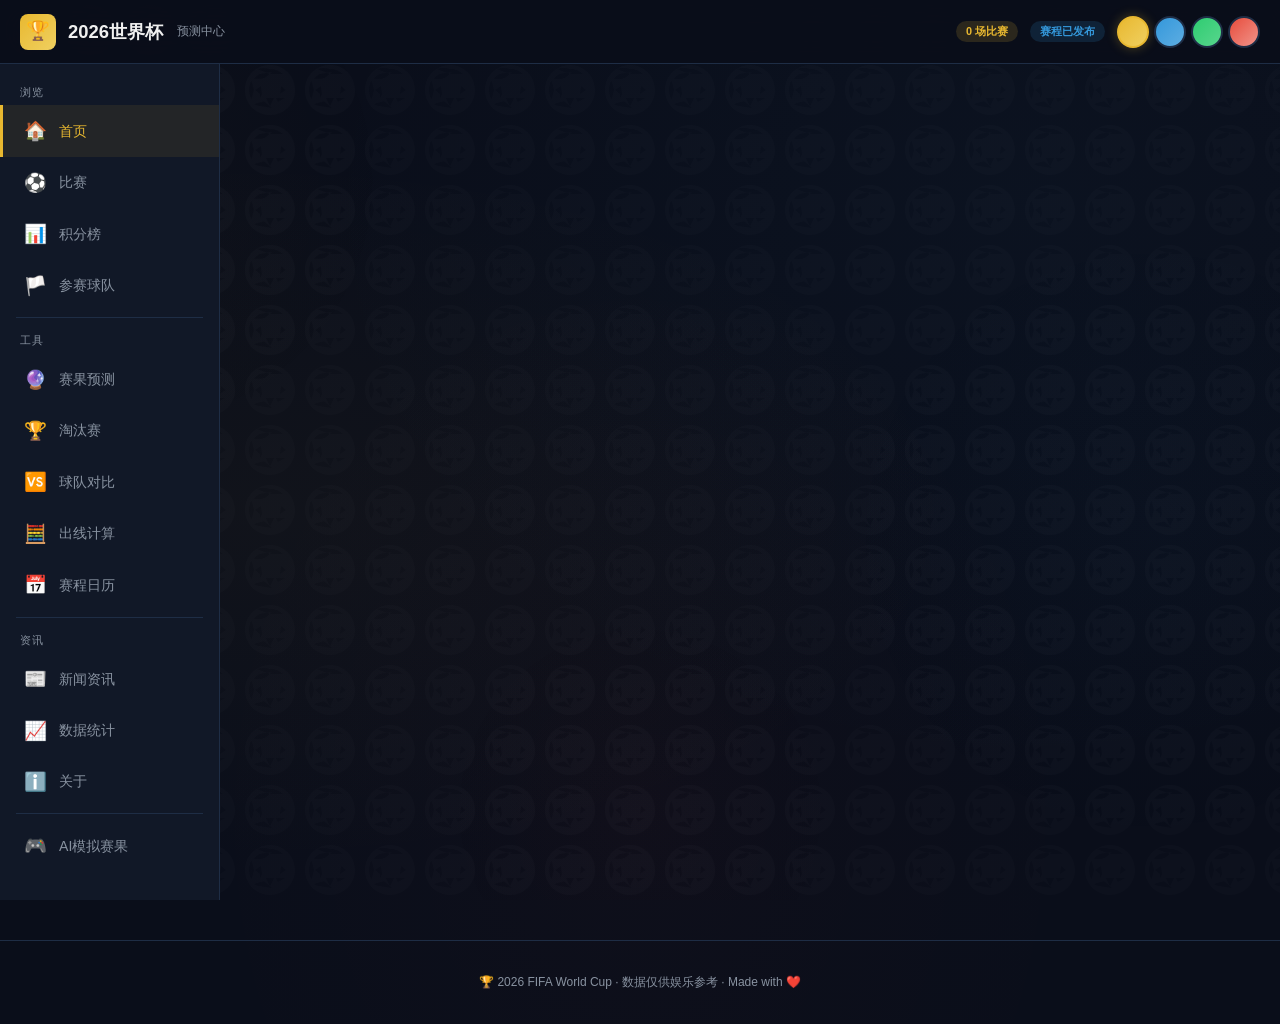
==== index.html @ 879f9957 "🎉 2026世界杯预测中心 - 完整版" ====
<!DOCTYPE html>
<html lang="zh-CN">
<head>
<meta charset="UTF-8">
<meta name="viewport" content="width=device-width, initial-scale=1.0">
<title>2026世界杯 · 预测中心</title>
<link rel="stylesheet" href="css/style.css">
<link rel="icon" href="data:image/svg+xml,<svg xmlns='http://www.w3.org/2000/svg' viewBox='0 0 100 100'><text y='.9em' font-size='90'>🏆</text></svg>">
</head>
<body>
<div class="football-bg"></div>

<!-- ===== Header ===== -->
<header class="header">
  <div class="logo">
    <div class="logo-icon">🏆</div>
    <span>2026世界杯</span>
    <span style="font-weight:400;font-size:0.78rem;color:var(--text-dim);margin-left:2px">预测中心</span>
  </div>
  <div class="header-right">
    <span id="todayDate" style="display:none"></span>
    <span class="chip chip-gold" id="matchCountChip">0 场比赛</span>
    <span class="chip chip-blue" id="liveCountChip">赛程已发布</span>
    <div style="display:flex;gap:5px;align-items:center">
      <div class="theme-btn gold active" data-theme="" title="金色主题"></div>
      <div class="theme-btn blue" data-theme="blue" title="蓝色主题"></div>
      <div class="theme-btn green" data-theme="green" title="绿色主题"></div>
      <div class="theme-btn red" data-theme="red" title="红色主题"></div>
    </div>
  </div>
</header>

<!-- ===== Sidebar ===== -->
<nav class="sidebar" id="sidebar">
  <div class="nav-label">浏览</div>
  <div class="nav-item active" data-page="home"><span class="icon">🏠</span><span>首页</span></div>
  <div class="nav-item" data-page="matches"><span class="icon">⚽</span><span>比赛</span></div>
  <div class="nav-item" data-page="standings"><span class="icon">📊</span><span>积分榜</span></div>
  <div class="nav-item" data-page="teams"><span class="icon">🏳️</span><span>参赛球队</span></div>
  <div class="nav-divider"></div>
  <div class="nav-label">工具</div>
  <div class="nav-item" data-page="predictions"><span class="icon">🔮</span><span>赛果预测</span></div>
  <div class="nav-item" data-page="bracket"><span class="icon">🏆</span><span>淘汰赛</span></div>
  <div class="nav-item" data-page="compare"><span class="icon">🆚</span><span>球队对比</span></div>
  <div class="nav-item" data-page="calculator"><span class="icon">🧮</span><span>出线计算</span></div>
  <div class="nav-item" data-page="calendar"><span class="icon">📅</span><span>赛程日历</span></div>
  <div class="nav-divider"></div>
  <div class="nav-label">资讯</div>
  <div class="nav-item" data-page="news"><span class="icon">📰</span><span>新闻资讯</span></div>
  <div class="nav-item" data-page="stats"><span class="icon">📈</span><span>数据统计</span></div>
  <div class="nav-item" data-page="about"><span class="icon">ℹ️</span><span>关于</span></div>
  <div class="nav-divider"></div>
  <div class="nav-item" id="navSimulate"><span class="icon">🎮</span><span>AI模拟赛果</span></div>
</nav>

<!-- ===== Main ===== -->
<main class="main" id="mainContent"></main>

<!-- ===== News Modal ===== -->
<div class="modal-overlay" id="newsModal">
  <div class="modal">
    <button class="close" onclick="closeNewsModal()">&times;</button>
    <h2 id="modalTitle"></h2>
    <div class="meta" id="modalMeta"></div>
    <div id="modalContent"></div>
  </div>
</div>

<!-- ===== Match / Player Modal ===== -->
<div class="modal-overlay" id="matchModal">
  <div class="modal">
    <button class="close" onclick="closeMatchModal()">&times;</button>
    <div id="matchModalContent"></div>
  </div>
</div>

<div class="footer">🏆 2026 FIFA World Cup · 数据仅供娱乐参考 · Made with ❤️</div>

<script src="js/data.js"></script>
<script src="js/app.js"></script>
</body>
</html>
---- css/style.css ----
/* ============================================================
   2026 World Cup - Complete Redesigned Stylesheet
   ============================================================ */
*,*::before,*::after{box-sizing:border-box;margin:0;padding:0}
:root{
  --primary:#0a0e1a;
  --secondary:#111827;
  --accent:#0f3460;
  --gold:#e8b830;
  --gold-light:#f0d060;
  --gold-glow:rgba(232,184,48,0.3);
  --green:#2ecc71;
  --red:#e74c3c;
  --orange:#f39c12;
  --blue:#3498db;
  --text:#f0f0f0;
  --text-dim:#8892a0;
  --card:#141e33;
  --card-hover:#1a2640;
  --border:#1e2d45;
  --shadow:0 8px 32px rgba(0,0,0,0.4);
  --radius:14px;
  --radius-sm:8px;
  --radius-xl:20px;
  --nav-width:220px;
  --header-h:64px;
  --font:'PingFang SC','Microsoft YaHei','Helvetica Neue',Arial,sans-serif;
  --accent-h:42;
  --accent-s:78%;
  --accent-l:55%;
  --theme:gold;
}
html{font-size:16px;scroll-behavior:smooth}
body{
  font-family:var(--font);
  background:var(--primary);
  background-image:
    radial-gradient(ellipse at 20% 50%, rgba(232,184,48,0.03) 0%, transparent 50%),
    radial-gradient(ellipse at 80% 20%, rgba(52,152,219,0.03) 0%, transparent 50%),
    radial-gradient(ellipse at 50% 80%, rgba(231,76,60,0.02) 0%, transparent 50%);
  color:var(--text);
  min-height:100vh;overflow-x:hidden;line-height:1.6
}
a{color:var(--gold);text-decoration:none;transition:color .2s}
a:hover{color:var(--gold-light)}
img{max-width:100%}

/* ===== Scrollbar ===== */
::-webkit-scrollbar{width:6px}
::-webkit-scrollbar-track{background:var(--primary)}
::-webkit-scrollbar-thumb{background:var(--border);border-radius:3px}
::-webkit-scrollbar-thumb:hover{background:var(--accent)}

/* ===== Football Pattern ===== */
.football-bg{
  position:fixed;inset:0;pointer-events:none;z-index:0;
  background-image:
    radial-gradient(circle at 10% 20%, rgba(232,184,48,0.02) 0%, transparent 20%),
    radial-gradient(circle at 90% 60%, rgba(52,152,219,0.02) 0%, transparent 25%),
    radial-gradient(circle at 50% 90%, rgba(231,76,60,0.015) 0%, transparent 20%);
}
.football-bg::before{
  content:'';position:absolute;inset:0;
  background-image:url("data:image/svg+xml,%3Csvg xmlns='http://www.w3.org/2000/svg' width='60' height='60'%3E%3Cpath d='M30 5C16.2 5 5 16.2 5 30s11.2 25 25 25 25-11.2 25-25S43.8 5 30 5zm0 4c5.1 0 9.7 1.9 13.2 5L30 14l-13.2-5A20.8 20.8 0 0130 9zM9 30c0-3.5.9-6.8 2.4-9.7L14 30l-2.6 9.7A20.8 20.8 0 019 30zm4.7 14.1L24 41.2 32.1 48 19.3 46a20.8 20.8 0 01-5.6-1.9zM19.3 14L32.1 12l-8.1 6.8L13.7 18.8A20.8 20.8 0 0119.3 14zM30 46l-4-8h8l-4 8zm8-4l-2-4h9l-7 4zm2-8l1-8 5 4-6 4zm-20 0l-5-4 6-4 1 8-2 4zm16-16l6-4-7 4H23l-6-4 6 4-1 8h16l-1-8z' fill='%23ffffff' opacity='0.015'/%3E%3C/svg%3E");
  background-size:60px 60px;
}

/* ===== Header ===== */
.header{
  position:fixed;top:0;left:0;right:0;height:var(--header-h);
  background:rgba(10,14,26,0.92);backdrop-filter:blur(16px);
  border-bottom:1px solid var(--border);
  display:flex;align-items:center;padding:0 20px;z-index:1000
}
.header .logo{
  display:flex;align-items:center;gap:12px;
  font-size:1.15rem;font-weight:700;color:var(--gold)
}
.header .logo .logo-icon{
  width:36px;height:36px;display:flex;align-items:center;justify-content:center;
  background:linear-gradient(135deg,var(--gold),var(--gold-light));
  border-radius:8px;color:var(--primary);font-size:1.2rem
}
.header .logo span{color:var(--text)}
.header-right{margin-left:auto;display:flex;align-items:center;gap:12px;font-size:0.82rem}
.theme-btn{
  width:32px;height:32px;border-radius:50%;border:2px solid var(--border);
  cursor:pointer;transition:.2s;position:relative;overflow:hidden
}
.theme-btn:hover{transform:scale(1.15);border-color:var(--gold)}
.theme-btn.active{border-color:var(--gold);box-shadow:0 0 12px var(--gold-glow)}
.theme-btn.gold{background:linear-gradient(135deg,#e8b830,#f0d060)}
.theme-btn.blue{background:linear-gradient(135deg,#3498db,#5dade2)}
.theme-btn.green{background:linear-gradient(135deg,#2ecc71,#58d68d)}
.theme-btn.red{background:linear-gradient(135deg,#e74c3c,#f1948a)}

/* ===== Sidebar ===== */
.sidebar{
  position:fixed;top:var(--header-h);left:0;bottom:0;width:var(--nav-width);
  background:var(--secondary);border-right:1px solid var(--border);
  padding:12px 0;overflow-y:auto;z-index:900
}
.sidebar .nav-item{
  display:flex;align-items:center;gap:12px;
  padding:11px 20px;color:var(--text-dim);
  cursor:pointer;transition:all .25s;
  border-left:3px solid transparent;font-size:0.88rem;
  position:relative
}
.sidebar .nav-item:hover{color:var(--text);background:rgba(255,255,255,0.04)}
.sidebar .nav-item.active{
  color:var(--gold);background:rgba(232,184,48,0.08);
  border-left-color:var(--gold)
}
.sidebar .nav-item .icon{font-size:1.15rem;width:24px;text-align:center}
.sidebar .nav-divider{height:1px;background:var(--border);margin:6px 16px}
.sidebar .nav-label{
  font-size:0.68rem;color:var(--text-dim);padding:8px 20px 4px;
  text-transform:uppercase;letter-spacing:1px
}

/* ===== Main ===== */
.main{
  margin-left:var(--nav-width);margin-top:var(--header-h);
  padding:28px 36px;min-height:calc(100vh - var(--header-h));
  position:relative;z-index:1
}

/* ===== Trophy SVG ===== */
.trophy-svg{width:80px;height:80px;filter:drop-shadow(0 4px 20px var(--gold-glow))}

/* ===== Hero ===== */
.hero{
  background:linear-gradient(135deg,#0f1629 0%,#162040 40%,#0d1b3e 100%);
  border-radius:var(--radius-xl);padding:40px 44px;
  margin-bottom:28px;position:relative;overflow:hidden;
  border:1px solid rgba(232,184,48,0.15)
}
.hero::before{
  content:'';position:absolute;top:-60%;right:-20%;
  width:500px;height:500px;
  background:radial-gradient(circle,rgba(232,184,48,0.06) 0%,transparent 60%);
  pointer-events:none
}
.hero::after{
  content:'';position:absolute;bottom:-30%;left:-10%;
  width:300px;height:300px;
  background:radial-gradient(circle,rgba(52,152,219,0.04) 0%,transparent 50%);
  pointer-events:none
}
.hero .hero-content{display:flex;align-items:center;gap:32px;position:relative;z-index:1}
.hero .hero-text{flex:1}
.hero .hero-text h1{font-size:2rem;background:linear-gradient(135deg,var(--gold),var(--gold-light));
  -webkit-background-clip:text;-webkit-text-fill-color:transparent;background-clip:text;
  margin-bottom:6px}
.hero .hero-text p{color:var(--text-dim);font-size:0.9rem;max-width:550px}
.hero .countdown{
  display:inline-flex;align-items:center;gap:10px;margin-top:14px;
  background:rgba(0,0,0,0.35);padding:10px 20px;
  border-radius:var(--radius-sm);font-size:0.88rem;color:var(--text);
  border:1px solid rgba(232,184,48,0.1)
}
.hero .countdown .num{color:var(--gold);font-weight:800;font-size:1.3rem;min-width:30px;text-align:center}
.hero .countdown .label{color:var(--text-dim);font-size:0.75rem}

/* ===== Stats Bar ===== */
.stats-bar{display:grid;grid-template-columns:repeat(auto-fit,minmax(120px,1fr));gap:12px;margin-bottom:28px}
.stat-card{
  background:var(--card);border-radius:var(--radius-sm);
  padding:16px 12px;text-align:center;
  border:1px solid var(--border);transition:all .3s;
  position:relative;overflow:hidden
}
.stat-card:hover{
  background:var(--card-hover);transform:translateY(-2px);
  box-shadow:0 8px 24px rgba(0,0,0,0.3)
}
.stat-card::after{
  content:'';position:absolute;top:0;left:0;right:0;height:2px;
  background:linear-gradient(90deg,transparent,var(--gold),transparent)
}
.stat-card .num{font-size:1.5rem;font-weight:800;color:var(--gold)}
.stat-card .label{font-size:0.75rem;color:var(--text-dim);margin-top:4px}

/* ===== Section Headers ===== */
.section-header{
  display:flex;align-items:center;justify-content:space-between;
  margin-bottom:16px;gap:12px
}
.section-header h2{
  font-size:1.2rem;color:var(--text);
  display:flex;align-items:center;gap:8px
}
.section-header .more{
  font-size:0.82rem;color:var(--gold);cursor:pointer;
  padding:4px 12px;border-radius:20px;transition:.2s
}
.section-header .more:hover{background:rgba(232,184,48,0.1)}

/* ===== Card Grids ===== */
.card-grid{display:grid;gap:14px}
.card-grid-2{grid-template-columns:repeat(auto-fill,minmax(340px,1fr))}
.card-grid-3{grid-template-columns:repeat(auto-fill,minmax(280px,1fr))}
.card-grid-4{grid-template-columns:repeat(auto-fill,minmax(240px,1fr))}
.card-grid-6{grid-template-columns:repeat(auto-fill,minmax(155px,1fr))}
.card-grid-8{grid-template-columns:repeat(auto-fill,minmax(130px,1fr))}

/* ===== Match Card ===== */
.match-card{
  background:var(--card);border-radius:var(--radius-sm);
  padding:16px 20px;border:1px solid var(--border);
  transition:all .3s;cursor:pointer;
  position:relative;overflow:hidden
}
.match-card:hover{
  background:var(--card-hover);border-color:var(--accent);
  transform:translateY(-2px);box-shadow:0 8px 24px rgba(0,0,0,0.2)
}
.match-card .match-header{
  display:flex;justify-content:space-between;
  font-size:0.72rem;color:var(--text-dim);margin-bottom:12px
}
.match-card .match-header .stage{
  background:var(--accent);padding:2px 10px;border-radius:4px;
  color:var(--gold);font-size:0.68rem;font-weight:600
}
.match-card .match-body{display:flex;align-items:center;justify-content:space-between;gap:12px}
.match-card .team{
  display:flex;align-items:center;gap:10px;flex:1;
  font-size:0.9rem;font-weight:600
}
.match-card .team .flag{font-size:1.6rem;line-height:1}
.match-card .team.away{flex-direction:row-reverse;text-align:right}
.match-card .score{
  font-size:1.6rem;font-weight:800;color:var(--gold);
  min-width:50px;text-align:center;font-variant-numeric:tabular-nums
}
.match-card .score .vs{color:var(--text-dim);font-size:0.9rem}
.match-card.live{border-color:var(--red)}
.match-card.live .score{color:var(--red);animation:pulse-glow 1.5s ease-in-out infinite}
.match-card.finished{opacity:0.85}
@keyframes pulse-glow{0%,100%{text-shadow:0 0 8px rgba(231,76,60,0.3)}50%{text-shadow:0 0 20px rgba(231,76,60,0.6)}}

/* ===== Team Card ===== */
.team-card{
  background:var(--card);border-radius:var(--radius-sm);
  padding:18px 12px;text-align:center;
  border:1px solid var(--border);transition:all .3s;cursor:pointer
}
.team-card:hover{
  background:var(--card-hover);border-color:var(--gold);
  transform:translateY(-4px);box-shadow:0 12px 32px rgba(0,0,0,0.3)
}
.team-card .flag{font-size:2.2rem;margin-bottom:8px;display:block}
.team-card .name{font-size:0.85rem;font-weight:600}
.team-card .rank{font-size:0.72rem;color:var(--text-dim);margin-top:4px}

/* ===== News Card ===== */
.news-card{
  background:var(--card);border-radius:var(--radius-sm);
  padding:18px;border:1px solid var(--border);
  transition:all .3s;cursor:pointer
}
.news-card:hover{
  background:var(--card-hover);transform:translateY(-2px);
  box-shadow:0 8px 24px rgba(0,0,0,0.2)
}
.news-card .category{
  display:inline-block;background:var(--accent);
  padding:2px 10px;border-radius:4px;
  font-size:0.68rem;color:var(--gold);margin-bottom:8px;font-weight:600
}
.news-card h3{font-size:0.92rem;margin-bottom:6px;line-height:1.4}
.news-card p{font-size:0.8rem;color:var(--text-dim);line-height:1.5}
.news-card .date{font-size:0.7rem;color:var(--text-dim);margin-top:10px}

/* ===== Group Table ===== */
.group-section{margin-bottom:24px}
.group-section h3{
  margin-bottom:10px;color:var(--gold);font-size:1rem;
  display:flex;align-items:center;gap:8px
}
.group-table{
  width:100%;border-collapse:collapse;
  background:var(--card);border-radius:var(--radius-sm);
  overflow:hidden;border:1px solid var(--border)
}
.group-table th{
  background:var(--accent);padding:10px 12px;
  font-size:0.72rem;text-transform:uppercase;
  color:var(--text-dim);font-weight:600;text-align:left
}
.group-table td{padding:9px 12px;font-size:0.82rem;border-bottom:1px solid var(--border)}
.group-table tr:last-child td{border-bottom:none}
.group-table tr:hover td{background:rgba(255,255,255,0.02)}
.group-table .pos{
  width:28px;text-align:center;font-weight:800;font-size:0.85rem
}
.group-table .pos-1,.group-table .pos-2{color:var(--green)}
.group-table .pos-3{color:var(--orange)}
.group-table .pos-4{color:var(--red)}

/* ===== Squad Table ===== */
.squad-table{width:100%;border-collapse:collapse;margin-top:8px}
.squad-table th{
  background:var(--accent);padding:8px 12px;
  font-size:0.72rem;color:var(--text-dim);font-weight:600;text-align:left
}
.squad-table td{padding:7px 12px;font-size:0.82rem;border-bottom:1px solid var(--border)}
.squad-table tr:hover td{background:rgba(255,255,255,0.02)}
.pos-badge{
  display:inline-block;padding:2px 8px;border-radius:4px;
  font-size:0.65rem;font-weight:700;width:28px;text-align:center
}
.pos-GK{background:#2c3e50;color:#ecf0f1}
.pos-DF{background:#27ae60;color:#fff}
.pos-MF{background:#2980b9;color:#fff}
.pos-FW{background:#e74c3c;color:#fff}

/* ===== Team Detail ===== */
.team-detail{
  background:linear-gradient(135deg,var(--card),var(--secondary));
  border-radius:var(--radius);padding:24px 28px;
  border:1px solid var(--border);margin-bottom:20px
}
.team-detail .header{
  position:static;padding:0;margin-bottom:12px;
  background:none;backdrop-filter:none;border:none;
  display:flex;align-items:center;gap:16px
}
.team-detail .header .flag{font-size:3rem}
.team-detail .header .info h2{font-size:1.3rem}
.team-detail .header .info p{font-size:0.82rem;color:var(--text-dim)}
.coach-info{
  background:var(--card);border-radius:var(--radius-sm);
  padding:16px 20px;margin-bottom:16px;
  border:1px solid var(--border);
  display:flex;align-items:center;gap:24px;flex-wrap:wrap
}
.coach-info .label{color:var(--text-dim);font-size:0.72rem}
.coach-info .val{font-weight:600;font-size:0.9rem}

/* ===== Prediction Panel ===== */
.prediction-card{
  background:var(--card);border-radius:var(--radius-sm);
  padding:16px 18px;border:1px solid var(--border);margin-bottom:10px;
  transition:all .3s
}
.prediction-card:hover{border-color:var(--accent)}
.prediction-card .p-header{
  display:flex;justify-content:space-between;align-items:center;
  margin-bottom:10px;font-size:0.78rem;color:var(--text-dim)
}
.prediction-card .p-match{
  display:flex;align-items:center;justify-content:space-between;gap:12px
}
.prediction-card .p-team{
  display:flex;align-items:center;gap:8px;font-size:0.88rem;font-weight:600
}
.prediction-card .p-team .flag{font-size:1.3rem}
.prediction-card .p-score{text-align:center}
.prediction-card .p-score .big{font-size:1.3rem;font-weight:800;color:var(--gold)}
.prediction-card .p-score .small{font-size:0.7rem;color:var(--text-dim)}
.prediction-bar{
  height:4px;background:var(--border);border-radius:2px;
  margin:8px 0;overflow:hidden
}
.prediction-bar .fill{
  height:100%;background:linear-gradient(90deg,var(--gold),var(--gold-light));
  border-radius:2px;transition:width .5s
}
.prediction-panel{
  background:linear-gradient(135deg,#0f1629,#162040);
  border-radius:var(--radius);padding:28px;
  border:1px solid rgba(232,184,48,0.15);margin-bottom:20px
}
.prediction-panel h3{color:var(--gold);margin-bottom:10px;font-size:1.1rem}
.prediction-panel p{font-size:0.82rem;color:var(--text-dim);margin-bottom:16px;line-height:1.6}

/* ===== Buttons ===== */
.btn{
  display:inline-flex;align-items:center;gap:8px;
  padding:10px 24px;
  background:linear-gradient(135deg,var(--gold),var(--gold-light));
  color:var(--primary);border:none;
  border-radius:var(--radius-sm);font-size:0.88rem;
  font-weight:700;cursor:pointer;
  transition:all .2s
}
.btn:hover{transform:translateY(-2px);box-shadow:0 6px 20px var(--gold-glow)}
.btn-secondary{
  background:var(--accent);color:var(--text);
  border:1px solid var(--border)
}
.btn-secondary:hover{background:var(--card-hover);box-shadow:none}
.btn-danger{
  background:linear-gradient(135deg,var(--red),#c0392b);
  color:#fff
}

/* ===== Tabs ===== */
.tabs{display:flex;gap:4px;margin-bottom:18px;flex-wrap:wrap}
.tab{
  background:var(--card);padding:7px 16px;
  border-radius:20px;font-size:0.8rem;
  color:var(--text-dim);cursor:pointer;transition:all .2s;
  border:1px solid transparent
}
.tab:hover{color:var(--text);border-color:var(--border)}
.tab.active{
  background:rgba(232,184,48,0.1);
  color:var(--gold);border-color:var(--gold)
}

/* ===== Filter Bar ===== */
.filter-bar{display:flex;gap:8px;margin-bottom:18px;flex-wrap:wrap}
.filter-bar select{
  background:var(--card);color:var(--text);
  border:1px solid var(--border);
  padding:8px 14px;border-radius:6px;
  font-size:0.82rem;cursor:pointer;transition:.2s
}
.filter-bar select:focus{outline:none;border-color:var(--gold)}

/* ===== Modal ===== */
.modal-overlay{
  display:none;position:fixed;inset:0;
  background:rgba(0,0,0,0.75);z-index:2000;
  align-items:center;justify-content:center;
  padding:20px;backdrop-filter:blur(4px)
}
.modal-overlay.show{display:flex}
.modal{
  background:var(--card);border-radius:var(--radius);
  max-width:680px;width:100%;max-height:85vh;
  overflow-y:auto;padding:28px 32px;
  border:1px solid var(--border);
  box-shadow:0 20px 60px rgba(0,0,0,0.5);
  animation:modalIn .3s ease
}
@keyframes modalIn{from{transform:translateY(20px);opacity:0}to{transform:translateY(0);opacity:1}}
.modal .close{
  float:right;background:none;border:none;
  color:var(--text-dim);font-size:1.5rem;cursor:pointer;
  transition:.2s;width:32px;height:32px;
  display:flex;align-items:center;justify-content:center;
  border-radius:50%
}
.modal .close:hover{color:var(--text);background:rgba(255,255,255,0.1)}
.modal h2{font-size:1.2rem;margin-bottom:8px;padding-right:40px}
.modal .meta{font-size:0.78rem;color:var(--text-dim);margin-bottom:16px}
.modal p{font-size:0.88rem;line-height:1.8;color:var(--text)}

/* ===== Bracket ===== */
.bracket{display:flex;gap:16px;overflow-x:auto;padding:20px 0}
.bracket-round{min-width:170px;flex-shrink:0}
.bracket-round h4{
  text-align:center;color:var(--gold);font-size:0.82rem;
  margin-bottom:10px;font-weight:700
}
.bracket-match{
  background:var(--card);border:1px solid var(--border);
  border-radius:6px;padding:8px 12px;margin-bottom:6px;
  font-size:0.75rem;transition:.2s
}
.bracket-match:hover{border-color:var(--accent)}
.bracket-match .b-team{
  display:flex;justify-content:space-between;padding:2px 0
}
.bracket-match .b-team.winner{color:var(--gold);font-weight:700}
.bracket-match .b-team .bf{font-size:0.85rem;font-weight:700}

/* ===== Scorer List ===== */
.scorer-list{list-style:none}
.scorer-list li{
  display:flex;align-items:center;gap:12px;
  padding:8px 12px;border-bottom:1px solid var(--border)
}
.scorer-list li:last-child{border-bottom:none}
.scorer-list .rank-num{
  width:26px;height:26px;display:flex;align-items:center;justify-content:center;
  background:var(--accent);border-radius:50%;font-size:0.72rem;font-weight:700;flex-shrink:0
}
.scorer-list .rank-num.gold{background:linear-gradient(135deg,var(--gold),var(--gold-light));color:var(--primary)}
.scorer-list .rank-num.silver{background:linear-gradient(135deg,#a0a0b0,#c0c0d0);color:var(--primary)}
.scorer-list .rank-num.bronze{background:linear-gradient(135deg,#cd7f32,#e8a050);color:#fff}
.scorer-list .name{flex:1;font-weight:600;font-size:0.88rem}
.scorer-list .goals{font-size:1rem;font-weight:700;color:var(--gold)}
.scorer-list .team{font-size:0.72rem;color:var(--text-dim)}

/* ===== Comparison Tool ===== */
.compare-selector{
  display:grid;grid-template-columns:1fr auto 1fr;
  gap:16px;align-items:end;margin-bottom:24px
}
.compare-selector select{
  background:var(--card);color:var(--text);
  border:1px solid var(--border);padding:10px 14px;
  border-radius:var(--radius-sm);font-size:0.9rem;
  width:100%;cursor:pointer
}
.compare-selector select:focus{outline:none;border-color:var(--gold)}
.compare-vs{
  font-size:1.5rem;font-weight:800;color:var(--gold);
  padding:0 8px;text-align:center;line-height:1
}
.compare-cards{display:grid;grid-template-columns:1fr 1fr;gap:16px}
.compare-card{
  background:var(--card);border-radius:var(--radius-sm);
  padding:20px;border:1px solid var(--border);text-align:center
}
.compare-card .flag{font-size:3rem;margin-bottom:8px}
.compare-card .name{font-size:1.1rem;font-weight:700}
.compare-table{width:100%;border-collapse:collapse;margin-top:16px}
.compare-table td{
  padding:8px 12px;font-size:0.82rem;
  border-bottom:1px solid var(--border)
}
.compare-table .stat-label{color:var(--text-dim);font-weight:500}
.compare-table .stat-val{font-weight:700;text-align:center}
.compare-table .stat-val.better{color:var(--green)}
.compare-table .stat-val.worse{color:var(--red)}

/* ===== Calendar ===== */
.calendar-grid{display:grid;grid-template-columns:repeat(auto-fill,minmax(280px,1fr));gap:10px}
.calendar-day{
  background:var(--card);border-radius:var(--radius-sm);
  padding:14px;border:1px solid var(--border);cursor:pointer;
  transition:.2s
}
.calendar-day:hover{background:var(--card-hover);border-color:var(--accent)}
.calendar-day .date-header{
  font-size:0.78rem;font-weight:600;color:var(--gold);
  margin-bottom:8px;padding-bottom:6px;
  border-bottom:1px solid var(--border)
}
.calendar-day .cal-match{
  font-size:0.75rem;padding:4px 0;
  display:flex;align-items:center;gap:6px
}
.calendar-day .cal-match .cf{font-size:0.9rem}

/* ===== Progress ===== */
.progress-ring{width:60px;height:60px;position:relative}
.progress-ring svg{transform:rotate(-90deg)}
.progress-ring .bg{fill:none;stroke:var(--border);stroke-width:4}
.progress-ring .fg{
  fill:none;stroke:var(--gold);stroke-width:4;
  stroke-linecap:round;transition:stroke-dashoffset .5s
}
.progress-ring .text{
  position:absolute;inset:0;display:flex;
  align-items:center;justify-content:center;
  font-size:0.85rem;font-weight:700;color:var(--gold)
}

/* ===== Group Calculator ===== */
.calc-table td.win{color:var(--green);font-weight:700}
.calc-table td.draw{color:var(--blue);font-weight:700}
.calc-table td.loss{color:var(--red);font-weight:700}
.calc-table .calc-btn{
  padding:4px 10px;border-radius:4px;
  border:1px solid var(--border);background:var(--card);
  color:var(--text);cursor:pointer;font-size:0.72rem;transition:.2s
}
.calc-table .calc-btn:hover{border-color:var(--gold)}
.calc-table .calc-btn.active{background:var(--gold);color:var(--primary);border-color:var(--gold)}

/* ===== Status / Chips ===== */
.chip{
  display:inline-flex;align-items:center;gap:4px;
  padding:2px 10px;border-radius:99px;font-size:0.68rem;font-weight:600
}
.chip-gold{background:rgba(232,184,48,0.15);color:var(--gold)}
.chip-red{background:rgba(231,76,60,0.15);color:var(--red)}
.chip-green{background:rgba(46,204,113,0.15);color:var(--green)}
.chip-blue{background:rgba(52,152,219,0.15);color:var(--blue)}
.chip-gray{background:rgba(160,160,176,0.15);color:var(--text-dim)}
.badge{display:inline-block;padding:2px 8px;border-radius:4px;font-size:0.68rem;font-weight:700}
.badge-win{background:rgba(46,204,113,0.2);color:var(--green)}
.badge-draw{background:rgba(52,152,219,0.2);color:var(--blue)}
.badge-lose{background:rgba(231,76,60,0.2);color:var(--red)}
.l{color:var(--text-dim);font-size:0.75rem;margin-bottom:14px}
.empty{text-align:center;padding:40px 20px;color:var(--text-dim);font-size:0.88rem}

/* ===== Prediction Probability ===== */
.prob-bar{
  display:flex;height:6px;border-radius:3px;overflow:hidden;margin:6px 0
}
.prob-bar .home{background:var(--gold);transition:width .5s}
.prob-bar .draw{background:var(--blue);transition:width .5s}
.prob-bar .away{background:var(--red);transition:width .5s}
.prob-label{display:flex;justify-content:space-between;font-size:0.7rem;color:var(--text-dim)}
.confidence-high{color:var(--green)}
.confidence-mid{color:var(--orange)}
.confidence-low{color:var(--red)}
.back-link{
  display:inline-flex;align-items:center;gap:6px;
  margin-bottom:16px;font-size:0.82rem;
  color:var(--text-dim);cursor:pointer;transition:.2s
}
.back-link:hover{color:var(--gold)}
.footer{
  text-align:center;padding:32px;color:var(--text-dim);
  font-size:0.75rem;border-top:1px solid var(--border);
  margin-top:40px;position:relative;z-index:1
}
.bottom-table-wrap{overflow-x:auto}
.sort-group{display:flex;gap:6px;flex-wrap:wrap}
.sort-btn{
  padding:5px 12px;background:var(--card);
  border:1px solid var(--border);border-radius:20px;
  font-size:0.75rem;color:var(--text-dim);
  cursor:pointer;transition:.2s
}
.sort-btn.active{background:var(--accent);color:var(--gold);border-color:var(--gold)}
.sort-btn:hover{color:var(--text)}
.search-box{display:flex;gap:8px;margin-bottom:18px}
.search-box input{
  flex:1;padding:10px 16px;background:var(--card);
  border:1px solid var(--border);border-radius:var(--radius-sm);
  color:var(--text);font-size:0.88rem;transition:.2s
}
.search-box input:focus{outline:none;border-color:var(--gold)}
.search-box input::placeholder{color:var(--text-dim)}

/* ===== Match Detail Panel ===== */
.match-detail-panel{
  background:var(--card);border-radius:var(--radius);
  padding:20px;border:1px solid var(--border);
  margin-bottom:16px;display:none
}
.match-detail-panel.show{display:block}

/* ===== Shimmer animation ===== */
.shimmer{
  background:linear-gradient(90deg,var(--card) 25%,var(--card-hover) 50%,var(--card) 75%);
  background-size:200% 100%;animation:shimmer 2s infinite
}
@keyframes shimmer{0%{background-position:200% 0}100%{background-position:-200% 0}}

/* ===== Football spin animation ===== */
@keyframes spin{from{transform:rotate(0deg)}to{transform:rotate(360deg)}}
.spin{animation:spin 4s linear infinite}

/* ===== Glow pulse ===== */
@keyframes glow{0%,100%{box-shadow:0 0 8px var(--gold-glow)}50%{box-shadow:0 0 24px var(--gold-glow)}}
.glow{animation:glow 2s ease-in-out infinite}

/* ===== Standings Container ===== */
.standings-container{display:grid;grid-template-columns:repeat(auto-fill,minmax(300px,1fr));gap:16px}

/* ===== Theme CSS Variables Overrides ===== */
[data-theme="blue"]{--gold:#4a9eff;--gold-light:#7db8ff;--gold-glow:rgba(74,158,255,0.3);--accent-h:210;--accent-s:100%;--accent-l:60%}
[data-theme="green"]{--gold:#2ecc71;--gold-light:#58d68d;--gold-glow:rgba(46,204,113,0.3);--accent-h:145;--accent-s:63%;--accent-l:49%}
[data-theme="red"]{--gold:#e74c3c;--gold-light:#f1948a;--gold-glow:rgba(231,76,60,0.3);--accent-h:6;--accent-s:78%;--accent-l:55%}

/* ===== Responsive ===== */
@media(max-width:900px){
  .sidebar{width:56px}
  .sidebar .nav-item span{display:none}
  .sidebar .nav-item .icon{font-size:1.3rem}
  .sidebar .nav-divider{margin:4px 10px}
  .sidebar .nav-label{display:none}
  .main{margin-left:56px;padding:16px}
  .card-grid-2{grid-template-columns:1fr}
  .standings-container{grid-template-columns:1fr}
  .compare-selector{grid-template-columns:1fr;gap:10px}
  .compare-cards{grid-template-columns:1fr}
  .hero .hero-content{flex-direction:column;text-align:center}
  .hero .hero-text p{max-width:100%}
}
@media(max-width:600px){
  .header{padding:0 12px}
  .header .logo span{display:none}
  .hero{padding:20px;border-radius:8px}
  .hero .hero-text h1{font-size:1.3rem}
  .stats-bar{grid-template-columns:repeat(3,1fr);gap:6px}
  .stat-card{padding:10px}
  .stat-card .num{font-size:1.1rem}
  .match-card{padding:12px}
  .match-card .team .flag{font-size:1.2rem}
  .match-card .score{font-size:1.2rem;min-width:36px}
  .main{padding:10px}
  .bracket-round{min-width:130px}
  .modal{padding:18px}
  .compare-cards{grid-template-columns:1fr}
}
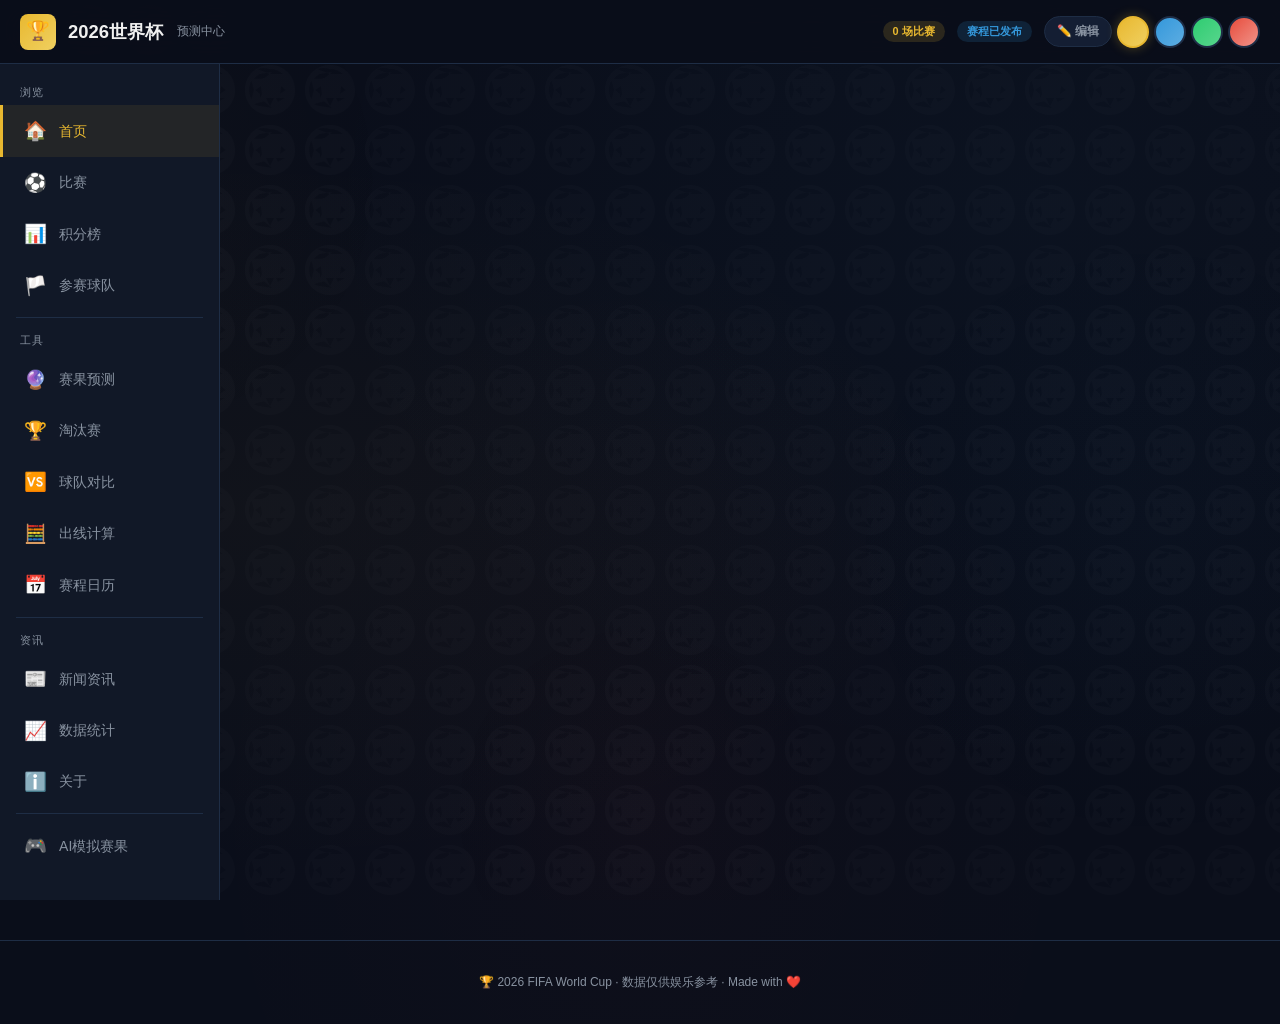
==== commit 08126469: "🎯 全面升级: 动态数据编辑 + 美加墨实际球场 + 实时比分管理 核心变更: 1. data.js - 修正全部72场比赛场地为2026美加墨世界杯16座实际场馆 2. data.js - 添加 D" ====
--- a/index.html
+++ b/index.html
@@ -22,6 +22,7 @@
     <span class="chip chip-gold" id="matchCountChip">0 场比赛</span>
     <span class="chip chip-blue" id="liveCountChip">赛程已发布</span>
     <div style="display:flex;gap:5px;align-items:center">
+      <button id="editModeBtn" class="edit-btn" onclick="App.toggleEditMode()" title="编辑模式">✏️ 编辑</button>
       <div class="theme-btn gold active" data-theme="" title="金色主题"></div>
       <div class="theme-btn blue" data-theme="blue" title="蓝色主题"></div>
       <div class="theme-btn green" data-theme="green" title="绿色主题"></div>
--- a/css/style.css
+++ b/css/style.css
@@ -686,3 +686,45 @@
   .modal{padding:18px}
   .compare-cards{grid-template-columns:1fr}
 }
+
+/* ===== Edit Mode ===== */
+.edit-btn{
+  padding:6px 12px;border-radius:20px;border:1px solid var(--border);
+  background:var(--card);color:var(--text-dim);cursor:pointer;
+  font-size:0.75rem;transition:all .2s;font-weight:600
+}
+.edit-btn:hover{color:var(--gold);border-color:var(--gold)}
+.edit-btn.active{background:rgba(46,204,113,0.15);color:var(--green);border-color:var(--green)}
+.edit-badge{
+  display:inline-block;margin-left:6px;font-size:0.7rem;
+  animation:pulse-glow 1.5s ease-in-out infinite
+}
+
+/* ===== Admin Panel ===== */
+.admin-table{font-size:0.8rem}
+.admin-table th{font-size:0.68rem;padding:6px 8px}
+.admin-table td{padding:5px 8px}
+.score-input{
+  background:var(--secondary);border:1px solid var(--border);
+  border-radius:4px;color:var(--text);font-size:0.85rem;
+  padding:4px 6px;transition:.2s;font-weight:600
+}
+.score-input:focus{outline:none;border-color:var(--gold)}
+.score-input-lg{font-size:1.2rem;padding:6px 8px;border-radius:6px;font-weight:700}
+.btn-small{padding:4px 12px;font-size:0.75rem;border-radius:6px}
+.btn-danger{background:linear-gradient(135deg,var(--red),#c0392b);color:#fff}
+.btn-danger:hover{transform:translateY(-1px);box-shadow:0 4px 16px rgba(231,76,60,0.3)}
+
+/* ===== Live Match Highlight ===== */
+.match-card.live{border-left:3px solid var(--red);animation:livePulse 2s ease-in-out infinite}
+@keyframes livePulse{0%,100%{border-left-color:var(--red)}50%{border-left-color:rgba(231,76,60,0.3)}}
+
+/* ===== Toast ===== */
+#toast{pointer-events:none;white-space:nowrap}
+
+/* ===== Responsive Admin ===== */
+@media(max-width:768px){
+  .admin-table{font-size:0.7rem}
+  .admin-table td,.admin-table th{padding:3px 4px}
+  .score-input{width:28px!important;font-size:0.75rem}
+}
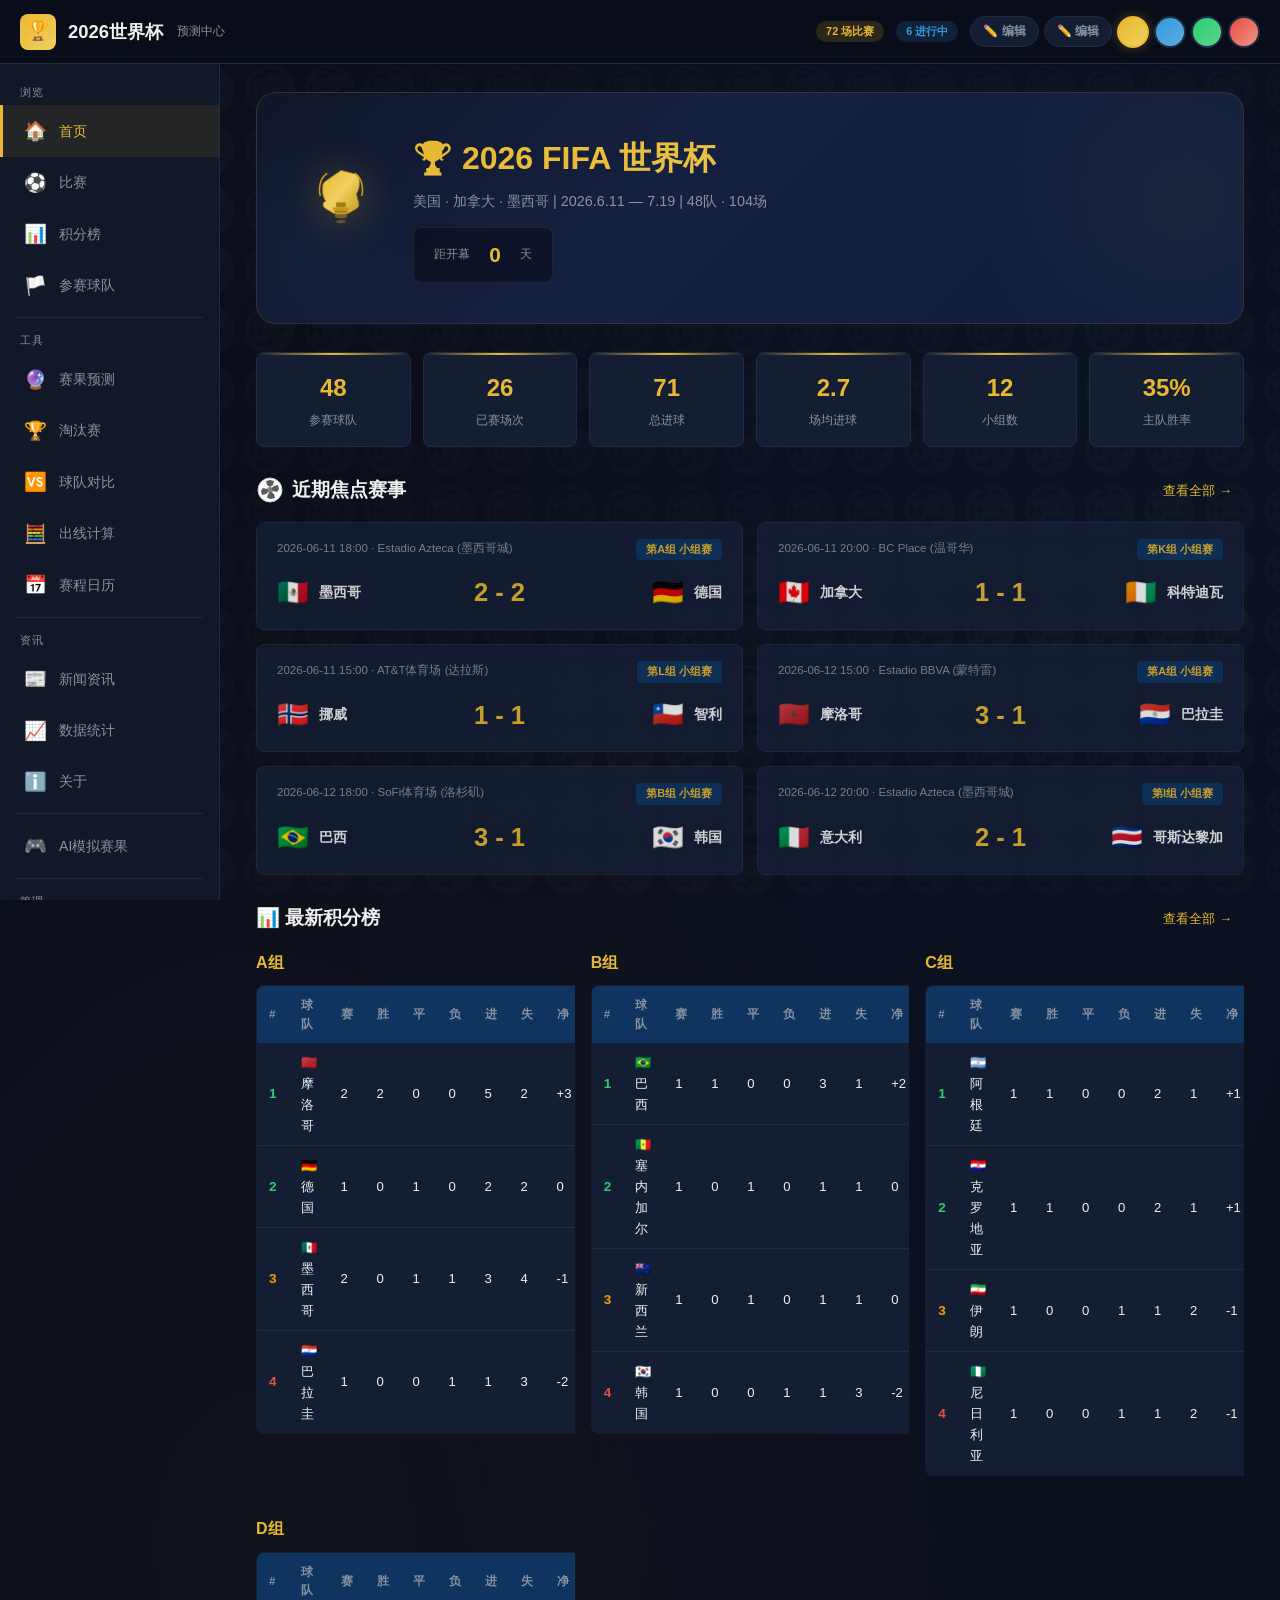
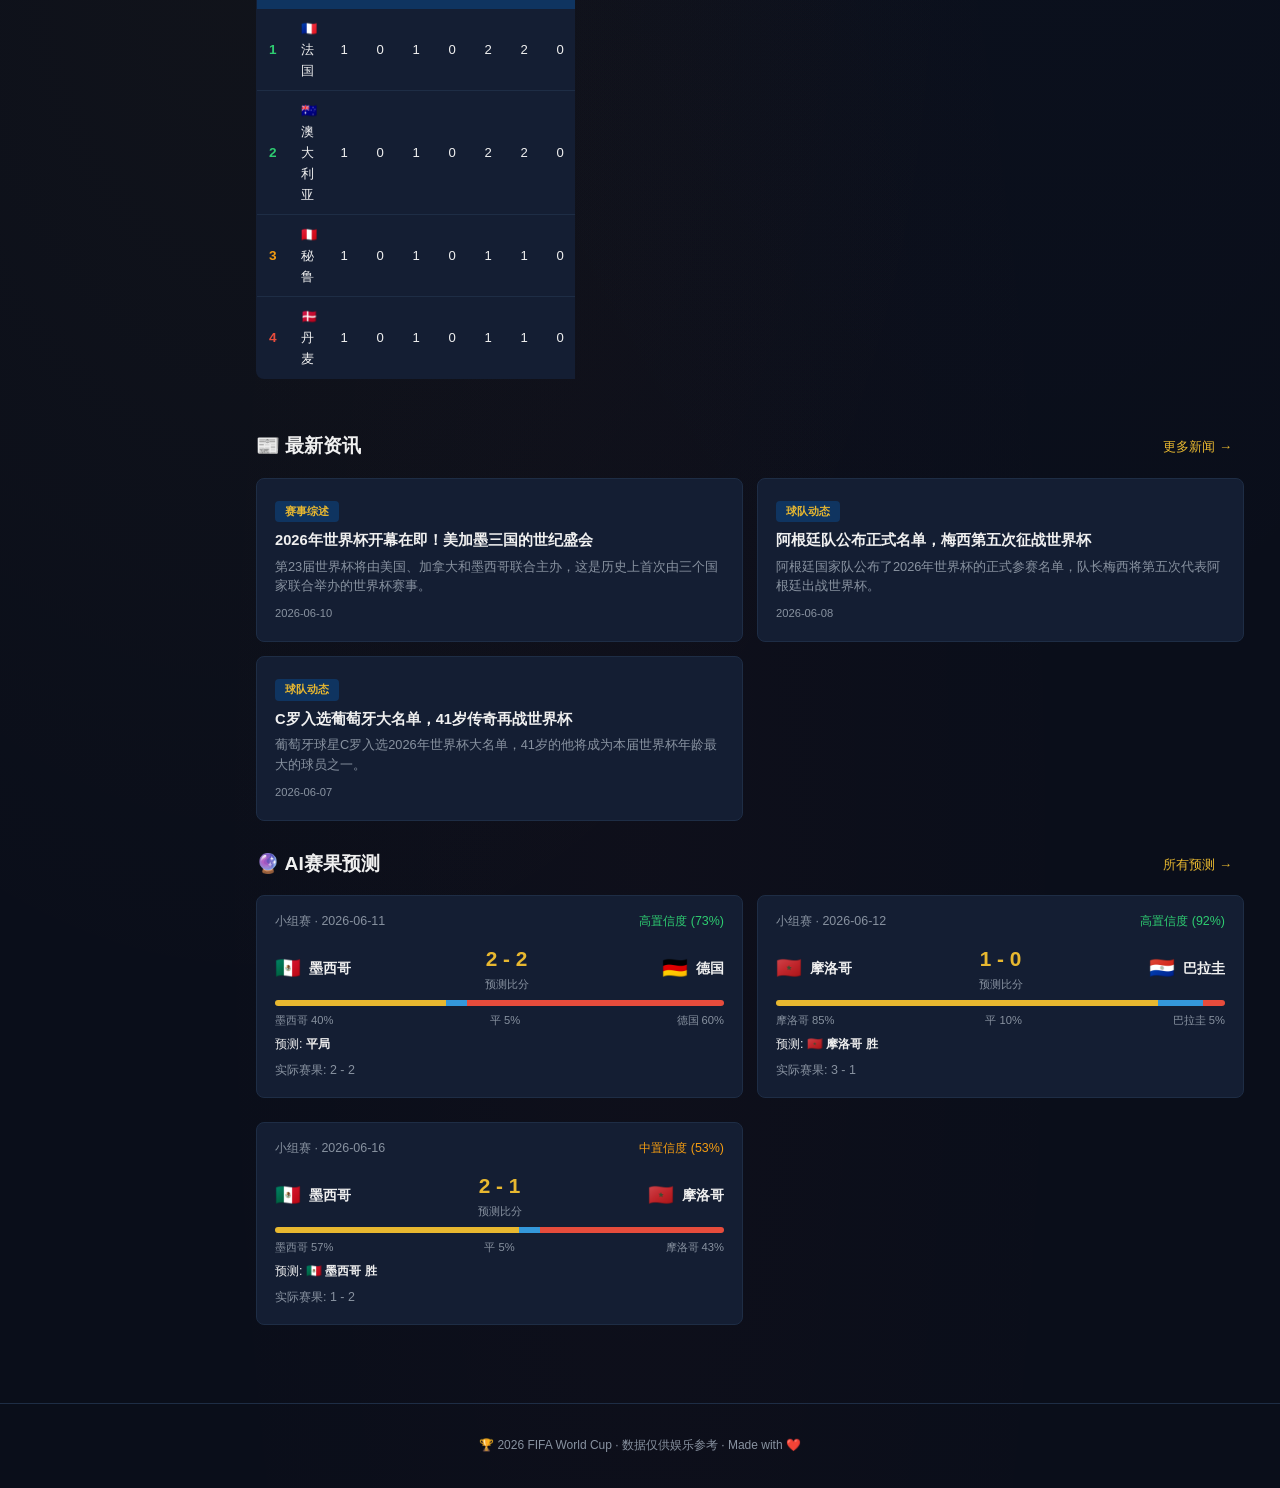
==== commit 878feadf: "🔥 使用真实2026世界杯数据重建网站 数据来源: Wikipedia (2026年6月17日采集)  完全重写了 data.js，使用正确的: - 48支参赛球队和12个真实分组 - 72场小组赛的" ====
--- a/index.html
+++ b/index.html
@@ -22,6 +22,7 @@
     <span class="chip chip-gold" id="matchCountChip">0 场比赛</span>
     <span class="chip chip-blue" id="liveCountChip">赛程已发布</span>
     <div style="display:flex;gap:5px;align-items:center">
+      <button id="editModeBtn" class="edit-btn" onclick="App.toggleEditMode()" title="编辑模式">✏️ 编辑</button>
       <button id="editModeBtn" class="edit-btn" onclick="App.toggleEditMode()" title="编辑模式">✏️ 编辑</button>
       <div class="theme-btn gold active" data-theme="" title="金色主题"></div>
       <div class="theme-btn blue" data-theme="blue" title="蓝色主题"></div>
